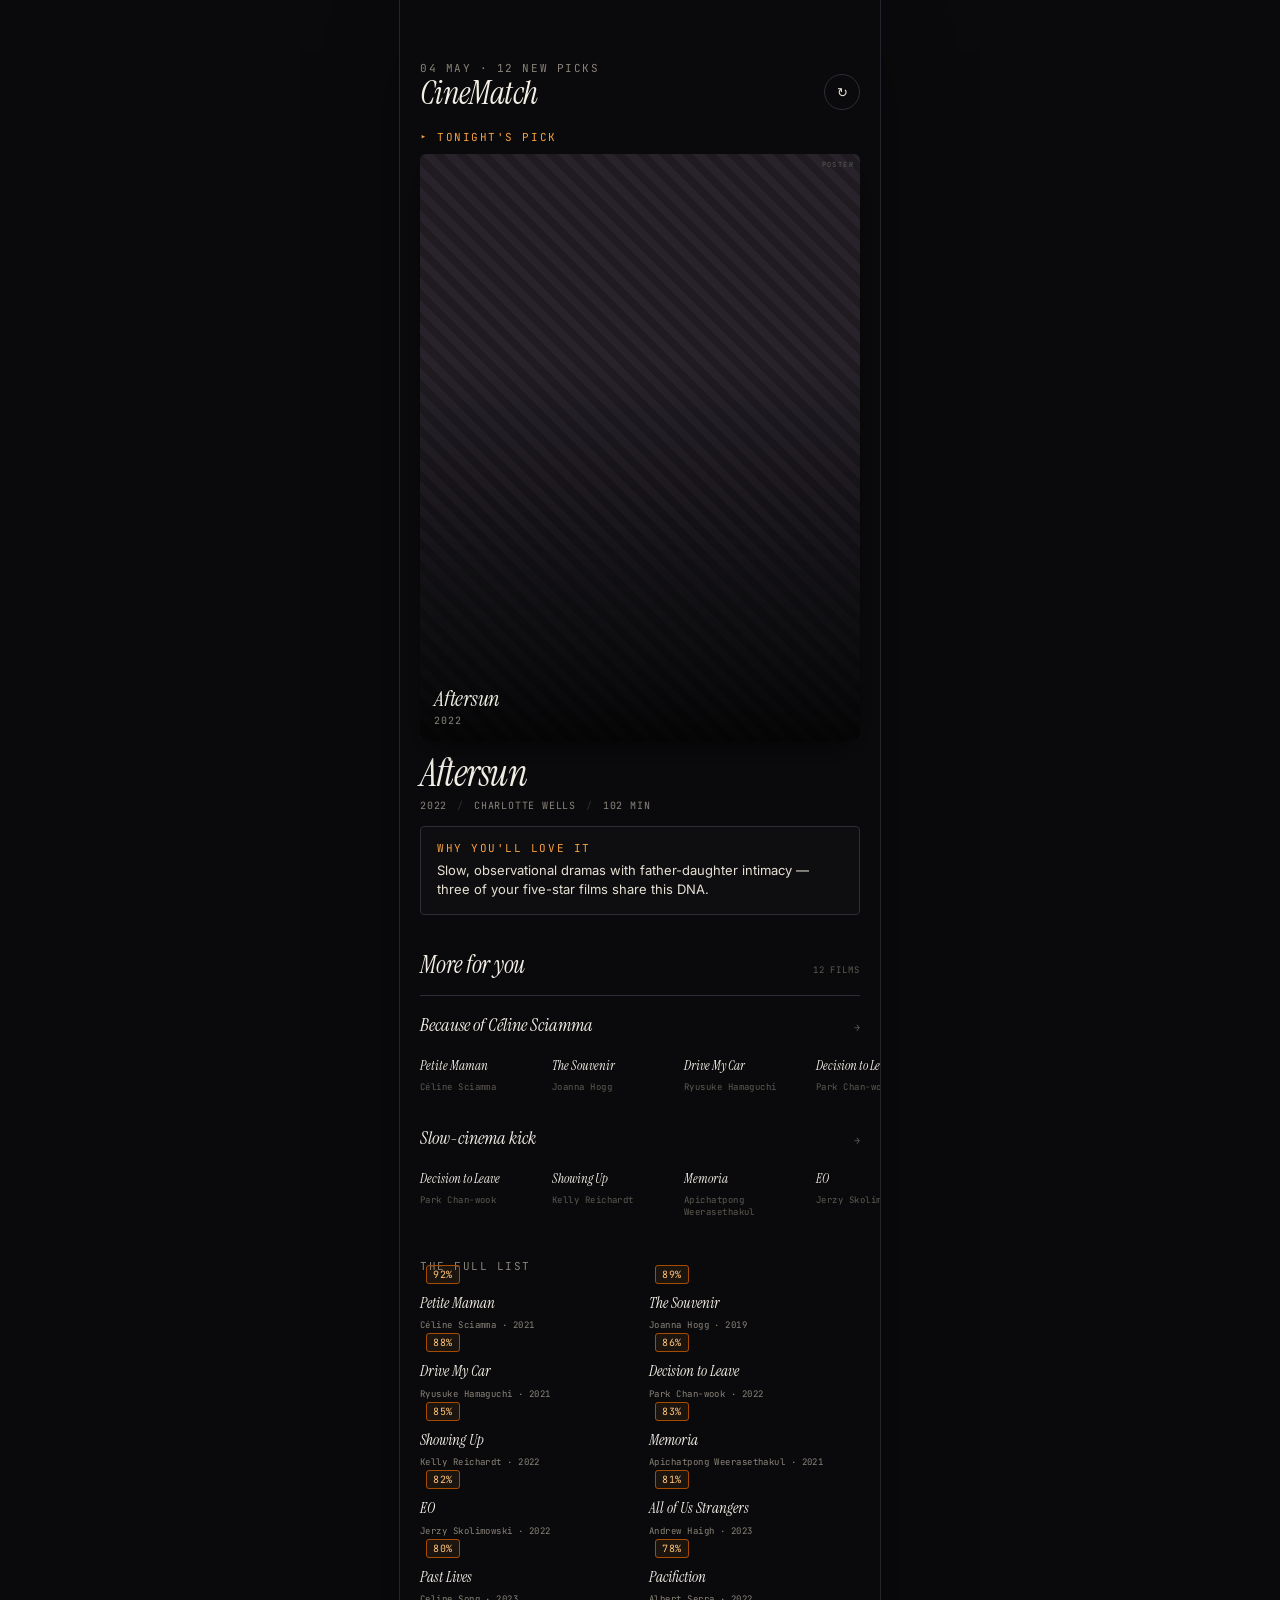
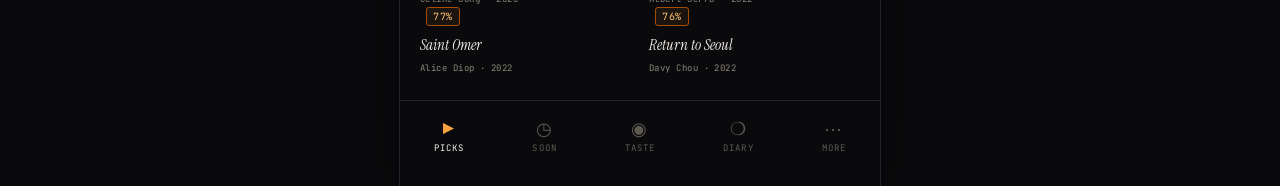
==== index.html @ f1c752e8 "Phase 0: scaffold mobile-first prototype with editorial neo-noir design Drops in the Claude Design "" ====
<!doctype html>
<html lang="en" data-theme="dark">
<head>
  <meta charset="utf-8" />
  <meta name="viewport" content="width=device-width, initial-scale=1, viewport-fit=cover" />
  <meta name="theme-color" content="#0a0a0c" />
  <title>CineMatch · Personal recommender</title>

  <link rel="preconnect" href="https://fonts.googleapis.com" />
  <link rel="preconnect" href="https://fonts.gstatic.com" crossorigin />
  <link href="https://fonts.googleapis.com/css2?family=Inter:wght@400;500;600&family=Instrument+Serif:ital@0;1&family=JetBrains+Mono:wght@400;500&display=swap" rel="stylesheet" />

  <link rel="stylesheet" href="tokens.css" />
  <link rel="stylesheet" href="style.css" />
</head>
<body>
  <div id="root"></div>
  <noscript>
    <p style="padding:24px;color:#f4efe6;font-family:sans-serif;">CineMatch needs JavaScript enabled.</p>
  </noscript>
  <script type="module" src="app.js"></script>
</body>
</html>
---- tokens.css ----
/* CineMatch design tokens — editorial neo-noir */

:root {
  /* === Palette: deep ink + bone + amber === */
  --ink-900: #0a0a0c;          /* page background */
  --ink-850: #101013;          /* deep card */
  --ink-800: #15151a;          /* card */
  --ink-750: #1c1c22;          /* elevated card */
  --ink-700: #24242c;          /* hover surface */
  --ink-600: #2e2e38;          /* divider strong */
  --ink-500: #3a3a46;          /* divider */
  --ink-400: #5a5a68;          /* muted icon */

  --bone-100: #f4efe6;         /* primary text */
  --bone-200: #e6e0d4;         /* slightly dimmed */
  --bone-300: #c9c2b4;         /* secondary text */
  --bone-400: #8a857a;         /* tertiary / metadata */
  --bone-500: #5e5a52;         /* deep metadata */

  /* Single warm accent — projector amber */
  --amber-300: oklch(0.86 0.12 70);
  --amber-400: oklch(0.78 0.15 65);
  --amber-500: oklch(0.72 0.17 60);   /* primary accent */
  --amber-600: oklch(0.62 0.16 55);
  --amber-700: oklch(0.52 0.14 50);

  /* Functional */
  --rating-star: var(--amber-400);
  --positive: oklch(0.72 0.13 145);
  --warning: oklch(0.78 0.14 80);
  --danger:  oklch(0.65 0.20 25);

  /* === Type === */
  --font-display: "Instrument Serif", "Times New Roman", serif;
  --font-body: "Inter", -apple-system, system-ui, sans-serif;
  --font-mono: "JetBrains Mono", "SF Mono", ui-monospace, monospace;

  /* Type scale (editorial — generous) */
  --t-mega: clamp(56px, 7vw, 96px);
  --t-display: clamp(40px, 4.5vw, 64px);
  --t-h1: 36px;
  --t-h2: 28px;
  --t-h3: 22px;
  --t-h4: 18px;
  --t-body: 15px;
  --t-small: 13px;
  --t-mono: 12px;
  --t-tiny: 11px;

  /* === Spacing (4px base) === */
  --s-1: 4px;
  --s-2: 8px;
  --s-3: 12px;
  --s-4: 16px;
  --s-5: 20px;
  --s-6: 24px;
  --s-7: 32px;
  --s-8: 40px;
  --s-9: 56px;
  --s-10: 72px;
  --s-11: 96px;

  /* === Radii === */
  --r-1: 2px;
  --r-2: 4px;
  --r-3: 8px;
  --r-4: 12px;
  --r-pill: 999px;

  /* === Shadows / borders === */
  --hairline: 1px solid var(--ink-600);
  --hairline-soft: 1px solid var(--ink-700);
  --shadow-poster: 0 20px 50px -20px rgba(0,0,0,0.8), 0 8px 20px -10px rgba(0,0,0,0.6);
  --shadow-card: 0 4px 12px -4px rgba(0,0,0,0.5);

  /* Motion */
  --ease-out: cubic-bezier(0.22, 0.61, 0.36, 1);
  --ease-emphasis: cubic-bezier(0.16, 1, 0.3, 1);
  --dur-fast: 140ms;
  --dur: 220ms;
  --dur-slow: 420ms;
}

/* Light mode (alt) */
[data-theme="light"] {
  --ink-900: #f7f3ec;
  --ink-850: #efeae0;
  --ink-800: #e8e2d6;
  --ink-750: #ddd5c7;
  --ink-700: #cfc6b5;
  --ink-600: #b8ad99;
  --ink-500: #a2967f;
  --ink-400: #7a6f5c;

  --bone-100: #1a1814;
  --bone-200: #2a2622;
  --bone-300: #46413a;
  --bone-400: #6a6358;
  --bone-500: #8a8273;
}

/* === Resets === */
*, *::before, *::after { box-sizing: border-box; }
html, body { margin: 0; padding: 0; }
body { overflow-x: hidden; }

/* Hero pick is 2-column at >=1100px, single column below */
.hero-pick { grid-template-columns: 1fr; }
@media (min-width: 1100px) {
  .hero-pick { grid-template-columns: minmax(280px, 380px) 1fr; gap: 56px; }
}
.hero-pick > div:first-child { max-width: 380px; }
body {
  font-family: var(--font-body);
  font-size: var(--t-body);
  line-height: 1.5;
  color: var(--bone-200);
  background: var(--ink-900);
  -webkit-font-smoothing: antialiased;
  text-rendering: optimizeLegibility;
}

button { font-family: inherit; cursor: pointer; }
img { display: block; max-width: 100%; }

/* === Utility primitives === */
.mono { font-family: var(--font-mono); font-feature-settings: "ss01"; }
.serif { font-family: var(--font-display); font-style: italic; font-weight: 400; }
.eyebrow {
  font-family: var(--font-mono);
  font-size: var(--t-tiny);
  text-transform: uppercase;
  letter-spacing: 0.14em;
  color: var(--bone-400);
}
.divider { height: 1px; background: var(--ink-600); border: 0; }

/* Main column shouldn't overflow */
main { min-width: 0; }

/* Striped placeholder for images we don't have */
.placeholder-poster {
  background-image: repeating-linear-gradient(
    45deg,
    var(--ink-700) 0,
    var(--ink-700) 8px,
    var(--ink-750) 8px,
    var(--ink-750) 16px
  );
  display: grid;
  place-items: center;
  font-family: var(--font-mono);
  font-size: 10px;
  letter-spacing: 0.12em;
  text-transform: uppercase;
  color: var(--bone-500);
}

/* Star rating */
.stars {
  font-family: var(--font-mono);
  letter-spacing: 0.05em;
  color: var(--amber-400);
}

/* Scrollbar */
::-webkit-scrollbar { width: 10px; height: 10px; }
::-webkit-scrollbar-track { background: transparent; }
::-webkit-scrollbar-thumb { background: var(--ink-700); border-radius: 10px; }
::-webkit-scrollbar-thumb:hover { background: var(--ink-600); }

/* Focus */
:focus-visible {
  outline: 2px solid var(--amber-500);
  outline-offset: 2px;
}
---- style.css ----
/* ======================================================================
   CineMatch — component styles
   Design system tokens live in tokens.css. This file holds the layout
   and component classes that were inline styles in the React prototype.
   Mobile-first (390×844 reference); content centres on viewports >480px.
   ====================================================================== */

/* === Layout viewport ================================================= */
#root {
  min-height: 100dvh;
  display: flex;
  justify-content: center;
  background: var(--ink-900);
}
.m-shell {
  width: 100%;
  max-width: 480px;
  min-height: 100dvh;
  background: var(--ink-900);
  color: var(--bone-200);
  display: flex;
  flex-direction: column;
  position: relative;
  overflow: hidden;
}
@media (min-width: 481px) {
  body { background: #000; }
  .m-shell {
    box-shadow: 0 0 0 1px var(--ink-700), 0 30px 80px -20px rgba(0,0,0,0.6);
  }
}
.m-scroll {
  flex: 1;
  overflow-y: auto;
  overflow-x: hidden;
  padding-bottom: 88px; /* footer nav clearance */
}
.m-shell.no-footer .m-scroll { padding-bottom: 0; }

/* === Bottom tab bar ================================================== */
.m-tabbar {
  position: absolute;
  bottom: 0; left: 0; right: 0;
  padding: 8px 0 max(24px, env(safe-area-inset-bottom));
  background: linear-gradient(180deg, transparent 0%, var(--ink-900) 30%);
  display: flex;
  justify-content: space-around;
  border-top: var(--hairline-soft);
}
.m-tabbar__btn {
  background: transparent;
  border: 0;
  display: flex;
  flex-direction: column;
  align-items: center;
  gap: 2px;
  padding: 8px 12px;
  color: var(--bone-500);
  font-family: var(--font-mono);
  font-size: 9px;
  letter-spacing: 0.12em;
  text-transform: uppercase;
  cursor: pointer;
  min-height: 44px;
}
.m-tabbar__icon { font-size: 18px; color: var(--bone-500); }
.m-tabbar__btn[aria-current="true"] { color: var(--bone-100); }
.m-tabbar__btn[aria-current="true"] .m-tabbar__icon { color: var(--amber-400); }

/* === Header ========================================================== */
.m-header {
  padding: max(60px, env(safe-area-inset-top, 60px)) 20px 16px;
  display: flex;
  align-items: flex-end;
  justify-content: space-between;
  gap: 12px;
  background: var(--ink-900);
}
.m-header__title-block { min-width: 0; }
.m-header__title {
  font-family: var(--font-display);
  font-style: italic;
  font-weight: 400;
  font-size: 32px;
  letter-spacing: -0.02em;
  line-height: 1.05;
  color: var(--bone-100);
  margin: 0;
}
.m-header__action {
  position: relative;
  width: 36px;
  height: 36px;
  border-radius: 18px;
  border: var(--hairline);
  background: transparent;
  color: var(--bone-200);
  font-family: var(--font-mono);
  font-size: 13px;
  cursor: pointer;
  transition: color var(--dur) var(--ease-out), border-color var(--dur) var(--ease-out);
}
.m-header__action:hover { color: var(--bone-100); border-color: var(--ink-500); }
.m-header__action:active { color: var(--amber-400); }
/* Expand hit area to 44×44 without altering visual size (Apple HIG / Material) */
.m-header__action::after {
  content: "";
  position: absolute;
  inset: -4px;
}
.m-header__live {
  font-family: var(--font-mono);
  font-size: 9px;
  color: var(--positive);
  letter-spacing: 0.1em;
}

/* === Posters (striped placeholders) ================================== */
.m-poster {
  position: relative;
  width: 100%;
  aspect-ratio: 2 / 3;
  border-radius: 6px;
  overflow: hidden;
  background-image: repeating-linear-gradient(
    45deg,
    var(--ink-700) 0,
    var(--ink-700) 8px,
    var(--ink-750) 8px,
    var(--ink-750) 16px
  );
  box-shadow: 0 12px 28px -10px rgba(0,0,0,0.7);
}
.m-poster--big { /* hero use, larger overlay text */ }
.m-poster--ratio-3-4 { aspect-ratio: 3 / 4; }
.m-poster--big .m-poster__overlay { padding: 14px; }
.m-poster__overlay {
  position: absolute;
  inset: 0;
  display: flex;
  flex-direction: column;
  justify-content: flex-end;
  padding: 8px;
  background: linear-gradient(180deg, transparent 35%, rgba(0,0,0,0.85) 100%);
}
.m-poster__title {
  font-family: var(--font-display);
  font-style: italic;
  color: var(--bone-100);
  font-size: 12px;
  line-height: 1.05;
  letter-spacing: -0.01em;
}
.m-poster--big .m-poster__title { font-size: 22px; }
.m-poster__year {
  font-family: var(--font-mono);
  font-size: 10px;
  color: var(--bone-400);
  margin-top: 4px;
  letter-spacing: 0.1em;
}
.m-poster__stamp {
  position: absolute;
  top: 6px;
  right: 6px;
  font-family: var(--font-mono);
  font-size: 7px;
  color: var(--bone-500);
  letter-spacing: 0.2em;
}

/* === Score badge ===================================================== */
.m-match {
  font-family: var(--font-mono);
  font-size: 10px;
  letter-spacing: 0.05em;
  color: var(--amber-300);
  border: 1px solid var(--amber-700);
  background: rgba(180, 110, 40, 0.10);
  padding: 2px 6px;
  border-radius: 3px;
  white-space: nowrap;
}

/* === Reason chip ===================================================== */
.m-reason {
  font-family: var(--font-mono);
  font-size: 9px;
  letter-spacing: 0.08em;
  text-transform: uppercase;
  color: var(--bone-300);
  display: inline-flex;
  align-items: center;
  gap: 4px;
}
.m-reason__dot { color: var(--amber-400); }
.m-reason__label { color: var(--bone-500); }
.m-reason__basis { color: var(--bone-200); }

/* === Buttons (action) ================================================ */
.m-btn {
  display: inline-flex;
  align-items: center;
  justify-content: center;
  gap: 6px;
  border: 0;
  background: transparent;
  font-family: var(--font-mono);
  font-size: 11px;
  letter-spacing: 0.12em;
  text-transform: uppercase;
  font-weight: 600;
  border-radius: 6px;
  padding: 14px 16px;
  cursor: pointer;
  transition: opacity var(--dur) var(--ease-out);
}
.m-btn:hover { opacity: 0.85; }
.m-btn--primary { background: var(--amber-500); color: var(--ink-900); width: 100%; padding: 16px; }
.m-btn--bone    { background: var(--bone-100); color: var(--ink-900); width: 100%; padding: 16px; }
.m-btn--ghost   { background: transparent; color: var(--bone-200); border: var(--hairline); padding: 12px; }
.m-btn--ghost-soft { background: transparent; color: var(--bone-400); border: var(--hairline-soft); padding: 12px; }
.m-btn--text    { background: transparent; color: var(--bone-400); padding: 12px; font-size: 11px; }

/* === Tonight's pick (feed hero) ====================================== */
.m-tonight {
  padding: 4px 20px 32px;
  display: block;
  width: 100%;
  text-align: left;
  color: inherit;
  background: transparent;
  border: 0;
  cursor: pointer;
}
.m-tonight__eyebrow {
  font-family: var(--font-mono);
  font-size: var(--t-tiny);
  text-transform: uppercase;
  letter-spacing: 0.14em;
  color: var(--amber-400);
  margin-bottom: 10px;
}
.m-tonight__hero { display: flex; flex-direction: column; gap: 14px; }
.m-tonight__title {
  font-family: var(--font-display);
  font-style: italic;
  font-weight: 400;
  font-size: 38px;
  line-height: 0.95;
  letter-spacing: -0.02em;
  color: var(--bone-100);
  margin: 0;
}
.m-tonight__meta {
  display: flex;
  gap: 10px;
  flex-wrap: wrap;
  align-items: center;
  margin-top: 8px;
  font-family: var(--font-mono);
  font-size: 10px;
  color: var(--bone-400);
  letter-spacing: 0.08em;
}
.m-tonight__meta-sep { color: var(--ink-600); }
/* Callout panel for the recommendation rationale.
   Anchored to the page by an amber eyebrow, not by a side stripe. */
.m-tonight__why {
  padding: 14px 16px;
  border: var(--hairline);
  background: rgba(255, 255, 255, 0.015);
  border-radius: 4px;
}
.m-tonight__why > .eyebrow {
  color: var(--amber-400);
  margin-bottom: 6px;
}
.m-tonight__why p {
  margin: 0;
  color: var(--bone-200);
  font-size: 13px;
  line-height: 1.5;
}

/* === Section header ================================================== */
.m-section-head {
  padding: 0 20px;
  margin-bottom: 16px;
}
.m-section-head__inner {
  display: flex;
  align-items: baseline;
  justify-content: space-between;
  padding-bottom: 12px;
  border-bottom: var(--hairline);
}
.m-section-head__title {
  font-family: var(--font-display);
  font-style: italic;
  font-weight: 400;
  font-size: 24px;
  letter-spacing: -0.01em;
  color: var(--bone-100);
  margin: 0;
}
.m-section-head__meta {
  font-family: var(--font-mono);
  font-size: 9px;
  color: var(--bone-500);
  letter-spacing: 0.1em;
}

/* === Horizontal rails ================================================ */
.m-rail { margin-bottom: 28px; }
.m-rail__head {
  display: flex;
  align-items: baseline;
  justify-content: space-between;
  padding: 0 20px;
  margin-bottom: 12px;
}
.m-rail__title {
  font-family: var(--font-display);
  font-style: italic;
  font-weight: 400;
  font-size: 18px;
  color: var(--bone-100);
  margin: 0;
}
.m-rail__more {
  font-family: var(--font-mono);
  font-size: 10px;
  color: var(--bone-500);
}
.m-rail__track {
  display: flex;
  gap: 12px;
  overflow-x: auto;
  overflow-y: hidden;
  padding: 0 20px 4px;
  scrollbar-width: none;
}
.m-rail__track::-webkit-scrollbar { display: none; }
.m-rail__item {
  flex: 0 0 120px;
  background: transparent;
  border: 0;
  padding: 0;
  color: inherit;
  text-align: left;
  display: flex;
  flex-direction: column;
  gap: 8px;
  cursor: pointer;
}
.m-rail__poster-wrap { position: relative; }
.m-rail__match {
  position: absolute;
  bottom: 4px;
  left: 4px;
}
.m-rail__title-text {
  font-family: var(--font-display);
  font-style: italic;
  font-size: 13px;
  line-height: 1.1;
  color: var(--bone-100);
}
.m-rail__director {
  font-family: var(--font-mono);
  font-size: 9px;
  color: var(--bone-500);
  letter-spacing: 0.05em;
}

/* === Grid (feed full list) =========================================== */
.m-grid-section { padding: 8px 20px 24px; }
.m-grid {
  display: grid;
  grid-template-columns: 1fr 1fr;
  column-gap: 18px;
  row-gap: 24px;
}
.m-card {
  background: transparent;
  border: 0;
  padding: 0;
  color: inherit;
  text-align: left;
  display: flex;
  flex-direction: column;
  gap: 8px;
  cursor: pointer;
}
.m-card__poster-wrap { position: relative; }
.m-card__match { position: absolute; bottom: 6px; left: 6px; }
.m-card__title {
  font-family: var(--font-display);
  font-style: italic;
  font-size: 15px;
  line-height: 1.1;
  color: var(--bone-100);
}
.m-card__meta {
  font-family: var(--font-mono);
  font-size: 9px;
  color: var(--bone-400);
  letter-spacing: 0.05em;
}

/* === Detail screen =================================================== */
.m-detail-hero {
  position: relative;
  width: 100%;
  aspect-ratio: 3 / 4;
  background-image: repeating-linear-gradient(
    45deg,
    var(--ink-700) 0,
    var(--ink-700) 12px,
    var(--ink-750) 12px,
    var(--ink-750) 24px
  );
  overflow: hidden;
}
.m-detail-hero__scrim {
  position: absolute;
  inset: 0;
  background: linear-gradient(180deg, rgba(0,0,0,0.4) 0%, transparent 30%, transparent 50%, var(--ink-900) 100%);
}
.m-detail-hero__chrome {
  position: absolute;
  top: max(56px, env(safe-area-inset-top, 56px));
  left: 0;
  right: 0;
  display: flex;
  justify-content: space-between;
  padding: 0 16px;
  z-index: 2;
}
.m-detail-hero__chrome-right { display: flex; gap: 8px; }
.m-glass-btn {
  position: relative;
  width: 36px;
  height: 36px;
  border-radius: 18px;
  background: rgba(0, 0, 0, 0.5);
  -webkit-backdrop-filter: blur(8px);
  backdrop-filter: blur(8px);
  border: 1px solid rgba(255, 255, 255, 0.15);
  color: var(--bone-100);
  font-family: var(--font-mono);
  font-size: 14px;
  cursor: pointer;
  display: grid;
  place-items: center;
  transition: background var(--dur) var(--ease-out), border-color var(--dur) var(--ease-out);
}
.m-glass-btn:hover {
  background: rgba(0, 0, 0, 0.65);
  border-color: rgba(255, 255, 255, 0.25);
}
.m-glass-btn:active {
  background: rgba(0, 0, 0, 0.8);
}
/* Expand hit area to ≥44×44 without altering visual size */
.m-glass-btn::after {
  content: "";
  position: absolute;
  inset: -4px;
}
.m-detail-hero__caption {
  position: absolute;
  bottom: 0;
  left: 0;
  right: 0;
  padding: 0 20px 20px;
  z-index: 2;
}
.m-detail-hero__match {
  font-family: var(--font-mono);
  font-size: var(--t-tiny);
  text-transform: uppercase;
  letter-spacing: 0.14em;
  color: var(--amber-400);
  margin-bottom: 8px;
}
.m-detail-hero__title {
  font-family: var(--font-display);
  font-style: italic;
  font-weight: 400;
  font-size: 48px;
  line-height: 0.92;
  letter-spacing: -0.025em;
  color: var(--bone-100);
  margin: 0;
}

.m-detail-body { padding: 0 20px 32px; }
.m-detail__meta {
  display: flex;
  gap: 10px;
  flex-wrap: wrap;
  align-items: center;
  margin-top: 12px;
  font-family: var(--font-mono);
  font-size: 10px;
  color: var(--bone-400);
  letter-spacing: 0.08em;
}
.m-detail__meta-sep { color: var(--ink-600); }
.m-detail__tagline {
  font-family: var(--font-display);
  font-style: italic;
  font-size: 18px;
  color: var(--bone-200);
  line-height: 1.35;
  margin: 16px 0 0;
}
.m-detail__cta-row {
  display: grid;
  grid-template-columns: 1fr 1fr;
  gap: 8px;
  margin-top: 8px;
}
.m-detail__section { margin-top: 36px; }
.m-detail__why {
  color: var(--bone-300);
  font-size: 13px;
  line-height: 1.55;
  margin: 0;
}
.m-detail__matches { margin-top: 18px; display: flex; flex-direction: column; gap: 8px; }
.m-detail__match-row {
  display: grid;
  grid-template-columns: 44px 1fr auto;
  gap: 12px;
  align-items: center;
  padding: 10px 12px;
  border: var(--hairline-soft);
  border-radius: 4px;
  background: var(--ink-800);
}
.m-detail__match-poster { width: 40px; }
.m-detail__match-title {
  font-family: var(--font-display);
  font-style: italic;
  font-size: 14px;
  color: var(--bone-100);
  line-height: 1.1;
}
.m-detail__match-source {
  font-family: var(--font-mono);
  font-size: 9px;
  color: var(--bone-500);
  letter-spacing: 0.05em;
  margin-top: 2px;
}
.m-detail__match-stars { font-family: var(--font-mono); font-size: 10px; color: var(--amber-400); }

.m-score-bars { display: flex; flex-direction: column; gap: 12px; }
.m-score-row__head {
  display: flex;
  justify-content: space-between;
  margin-bottom: 4px;
  font-family: var(--font-mono);
  font-size: 10px;
  letter-spacing: 0.05em;
}
.m-score-row__label { color: var(--bone-300); text-transform: uppercase; }
.m-score-row__pct { color: var(--amber-300); }
.m-score-row__track { height: 3px; background: var(--ink-700); border-radius: 2px; }
.m-score-row__fill { height: 100%; background: var(--amber-500); }

/* === Upcoming list =================================================== */
.m-upcoming-list {
  padding: 8px 20px 32px;
  display: flex;
  flex-direction: column;
  gap: 16px;
}
.m-upcoming__row {
  display: grid;
  grid-template-columns: 60px 70px 1fr;
  gap: 14px;
  align-items: center;
  background: transparent;
  border: 0;
  padding: 12px 0;
  border-bottom: var(--hairline-soft);
  text-align: left;
  color: inherit;
  cursor: pointer;
}
.m-upcoming__date { text-align: center; }
.m-upcoming__month {
  font-family: var(--font-mono);
  font-size: 9px;
  color: var(--amber-400);
  letter-spacing: 0.18em;
}
.m-upcoming__day {
  font-family: var(--font-display);
  font-style: italic;
  font-size: 36px;
  color: var(--bone-100);
  line-height: 1;
  margin-top: 2px;
}
.m-upcoming__countdown {
  font-family: var(--font-mono);
  font-size: 8px;
  color: var(--bone-500);
  letter-spacing: 0.1em;
  margin-top: 2px;
}
.m-upcoming__title {
  font-family: var(--font-display);
  font-style: italic;
  font-size: 19px;
  color: var(--bone-100);
  line-height: 1.05;
}
.m-upcoming__director {
  font-family: var(--font-mono);
  font-size: 9px;
  color: var(--bone-400);
  margin-top: 4px;
  letter-spacing: 0.08em;
}
.m-upcoming__reason {
  font-family: var(--font-display);
  font-style: italic;
  font-size: 12px;
  color: var(--bone-300);
  margin-top: 6px;
}

/* === Taste profile =================================================== */
.m-taste-body { padding: 0 20px 32px; }
.m-taste__statgrid {
  display: grid;
  grid-template-columns: 1fr 1fr;
  border: var(--hairline);
  border-radius: 4px;
  margin-top: 12px;
  overflow: hidden;
}
.m-taste__stat { padding: 16px 14px; }
.m-taste__stat:nth-child(1), .m-taste__stat:nth-child(3) { border-right: var(--hairline); }
.m-taste__stat:nth-child(1), .m-taste__stat:nth-child(2) { border-bottom: var(--hairline); }
.m-taste__stat-value {
  font-family: var(--font-display);
  font-style: italic;
  font-size: 36px;
  color: var(--bone-100);
  line-height: 1;
  letter-spacing: -0.02em;
}
.m-taste__stat-sub {
  font-family: var(--font-mono);
  font-size: 9px;
  color: var(--bone-500);
  margin-top: 4px;
}
.m-taste__block { margin-top: 32px; }
.m-taste__genre-row {
  display: grid;
  grid-template-columns: 16px 90px 1fr 32px;
  gap: 10px;
  align-items: center;
  margin-bottom: 10px;
}
.m-taste__genre-row:last-child { margin-bottom: 0; }
.m-taste__genre-num {
  font-family: var(--font-mono);
  font-size: 9px;
  color: var(--bone-500);
}
.m-taste__genre-name {
  font-family: var(--font-display);
  font-style: italic;
  font-size: 16px;
  color: var(--bone-300);
}
.m-taste__genre-row.is-top .m-taste__genre-name { color: var(--bone-100); }
.m-taste__genre-bar { height: 2px; background: var(--ink-700); }
.m-taste__genre-fill { height: 100%; background: var(--ink-500); }
.m-taste__genre-row.is-top .m-taste__genre-fill { background: var(--amber-500); }
.m-taste__genre-count {
  font-family: var(--font-mono);
  font-size: 10px;
  color: var(--bone-400);
  text-align: right;
}
.m-taste__director-row {
  display: grid;
  grid-template-columns: 1fr auto auto;
  gap: 12px;
  align-items: baseline;
  padding: 10px 0;
  border-bottom: var(--hairline-soft);
}
.m-taste__director-row:last-child { border-bottom: 0; }
.m-taste__director-name {
  font-family: var(--font-display);
  font-style: italic;
  font-size: 16px;
  color: var(--bone-100);
}
.m-taste__director-count {
  font-family: var(--font-mono);
  font-size: 9px;
  color: var(--bone-400);
  letter-spacing: 0.08em;
}
.m-taste__decades {
  display: grid;
  align-items: end;
  height: 140px;
  padding-bottom: 24px;
  border-bottom: var(--hairline);
}
.m-taste__decade {
  display: flex;
  flex-direction: column;
  align-items: center;
  gap: 6px;
  height: 100%;
  justify-content: flex-end;
}
.m-taste__decade-count {
  font-family: var(--font-mono);
  font-size: 9px;
  color: var(--bone-300);
}
.m-taste__decade-bar {
  width: 60%;
  background: var(--ink-600);
}
.m-taste__decade.is-peak .m-taste__decade-bar { background: var(--amber-500); }
.m-taste__decade-label {
  font-family: var(--font-mono);
  font-size: 8px;
  color: var(--bone-500);
}
.m-taste__lang-stack {
  display: flex;
  height: 24px;
  border-radius: 3px;
  overflow: hidden;
  border: var(--hairline-soft);
}
.m-taste__lang-seg { height: 100%; }
.m-taste__lang-legend {
  display: flex;
  flex-wrap: wrap;
  gap: 12px;
  margin-top: 12px;
}
.m-taste__lang-legend-item { display: flex; align-items: center; gap: 6px; }
.m-taste__lang-swatch { width: 6px; height: 6px; border-radius: 1px; }
.m-taste__lang-name {
  font-family: var(--font-mono);
  font-size: 10px;
  color: var(--bone-300);
}
.m-taste__lang-pct { color: var(--bone-500); }

/* === Diary list ====================================================== */
.m-diary-list { padding: 8px 20px 32px; }
.m-diary__row {
  display: grid;
  grid-template-columns: 60px 1fr auto;
  gap: 14px;
  align-items: center;
  padding: 14px 0;
  border-bottom: var(--hairline-soft);
}
.m-diary__poster { width: 60px; }
.m-diary__title {
  font-family: var(--font-display);
  font-style: italic;
  font-size: 17px;
  color: var(--bone-100);
  line-height: 1.1;
}
.m-diary__meta {
  font-family: var(--font-mono);
  font-size: 9px;
  color: var(--bone-400);
  margin-top: 4px;
}

/* === Settings (More) ================================================= */
.m-settings { padding: 8px 20px 32px; display: flex; flex-direction: column; }
.m-settings__row {
  display: flex;
  align-items: center;
  justify-content: space-between;
  padding: 16px 0;
  border-bottom: var(--hairline-soft);
}
.m-settings__row-label {
  font-family: var(--font-mono);
  font-size: var(--t-tiny);
  text-transform: uppercase;
  letter-spacing: 0.14em;
  color: var(--bone-400);
  margin-bottom: 4px;
}
.m-settings__row-value {
  font-family: var(--font-display);
  font-style: italic;
  font-size: 17px;
  color: var(--bone-100);
}
.m-settings__chevron {
  font-family: var(--font-mono);
  font-size: 11px;
  color: var(--bone-400);
}
.m-settings__rerun { margin-top: 24px; }

/* === Setup wizard ==================================================== */
.m-setup { padding: 60px 24px 24px; display: flex; flex-direction: column; min-height: 100%; }
.m-setup__progress {
  display: flex;
  gap: 6px;
  margin-bottom: 32px;
}
.m-setup__progress-step {
  flex: 1;
  height: 2px;
  background: var(--ink-700);
}
.m-setup__progress-step.is-active { background: var(--amber-500); }
.m-setup__title {
  font-family: var(--font-display);
  font-style: italic;
  font-weight: 400;
  font-size: 44px;
  line-height: 0.95;
  letter-spacing: -0.025em;
  color: var(--bone-100);
  margin: 0;
}
.m-setup__lede {
  color: var(--bone-400);
  font-size: 14px;
  line-height: 1.5;
  margin: 16px 0 24px;
}
.m-setup__field {
  display: flex;
  align-items: center;
  border: var(--hairline);
  border-radius: 6px;
  padding: 14px;
  background: var(--ink-850);
  gap: 6px;
}
.m-setup__field-prefix {
  font-family: var(--font-mono);
  font-size: 13px;
  color: var(--bone-500);
}
.m-setup__field-value {
  font-family: var(--font-body);
  font-size: 14px;
  color: var(--bone-100);
}
.m-setup__caret {
  width: 1.5px;
  height: 16px;
  background: var(--amber-400);
  margin-left: 1px;
  animation: m-blink 1s infinite;
}
@keyframes m-blink {
  0%, 49% { opacity: 1; }
  50%, 100% { opacity: 0; }
}
.m-setup__token {
  border: var(--hairline);
  border-radius: 6px;
  padding: 14px;
  background: var(--ink-850);
  font-family: var(--font-mono);
  font-size: 12px;
  color: var(--bone-300);
  word-break: break-all;
  line-height: 1.5;
}
.m-setup__drop {
  border: 1px dashed var(--ink-500);
  border-radius: 6px;
  padding: 32px 16px;
  text-align: center;
  background: rgba(255,255,255,0.01);
}
.m-setup__drop-prompt {
  font-family: var(--font-mono);
  font-size: 11px;
  color: var(--bone-300);
  letter-spacing: 0.1em;
  text-transform: uppercase;
  margin-bottom: 6px;
}
.m-setup__drop-sub {
  font-family: var(--font-mono);
  font-size: 9px;
  color: var(--bone-500);
}
.m-setup__footer {
  margin-top: auto;
  display: flex;
  flex-direction: column;
  gap: 10px;
}

/* ====================================================================== */
/* Polish: interaction states, eyebrow utilities, reduced-motion          */
/* ====================================================================== */

/* --- Eyebrow spacing utilities (replace one-off inline margins) ------- */
.eyebrow--mb-sm  { margin-bottom: 6px; }
.eyebrow--mb-md  { margin-bottom: 12px; }
.eyebrow--mb-lg  { margin-bottom: 14px; }
.eyebrow--stat   { margin-bottom: 8px; font-size: 9px; }

/* --- Cluster spacing utilities (one-off margins for screen content) --- */
.m-mt-md  { margin-top: 20px; }
.m-min-w-0 { min-width: 0; }

/* --- Interactive cards: hover lift, active press, focus ring ---------- */
.m-tonight,
.m-card,
.m-rail__item,
.m-upcoming__row {
  transition: transform var(--dur) var(--ease-out), opacity var(--dur) var(--ease-out);
}
@media (hover: hover) {
  .m-card:hover,
  .m-rail__item:hover,
  .m-upcoming__row:hover { transform: translateY(-2px); }
  .m-tonight:hover { opacity: 0.94; }
}
.m-card:active,
.m-rail__item:active,
.m-upcoming__row:active { transform: translateY(0); }
.m-tonight:active { opacity: 0.88; }

/* --- Tab bar feedback ------------------------------------------------- */
.m-tabbar__btn {
  transition: color var(--dur) var(--ease-out);
}
.m-tabbar__btn .m-tabbar__icon {
  transition: color var(--dur) var(--ease-out);
}
@media (hover: hover) {
  .m-tabbar__btn:hover { color: var(--bone-300); }
  .m-tabbar__btn:hover .m-tabbar__icon { color: var(--bone-300); }
  .m-tabbar__btn[aria-current="true"]:hover { color: var(--bone-100); }
  .m-tabbar__btn[aria-current="true"]:hover .m-tabbar__icon { color: var(--amber-400); }
}

/* --- Action buttons: tighter active state ----------------------------- */
.m-btn { transition: opacity var(--dur) var(--ease-out), transform var(--dur) var(--ease-out); }
.m-btn:active { transform: translateY(1px); opacity: 0.9; }

/* --- Settings rows: hover only when row becomes interactive in Phase 1+ - */
.m-settings__row { transition: color var(--dur) var(--ease-out); }
@media (hover: hover) {
  .m-settings__row[data-action]:hover .m-settings__row-value { color: var(--amber-400); }
  .m-settings__row[data-action]:hover .m-settings__chevron    { color: var(--bone-200); }
}

/* --- Focus rings on full-card buttons sit cleaner inside the card ---- */
.m-tonight:focus-visible,
.m-card:focus-visible,
.m-rail__item:focus-visible,
.m-upcoming__row:focus-visible {
  outline: 2px solid var(--amber-500);
  outline-offset: 4px;
  border-radius: 8px;
}

/* --- Reduced-motion preference --------------------------------------- */
@media (prefers-reduced-motion: reduce) {
  *,
  *::before,
  *::after {
    animation-duration: 0.01ms !important;
    animation-iteration-count: 1 !important;
    transition-duration: 0.01ms !important;
    scroll-behavior: auto !important;
  }
  .m-setup__caret { animation: none; opacity: 1; }
}
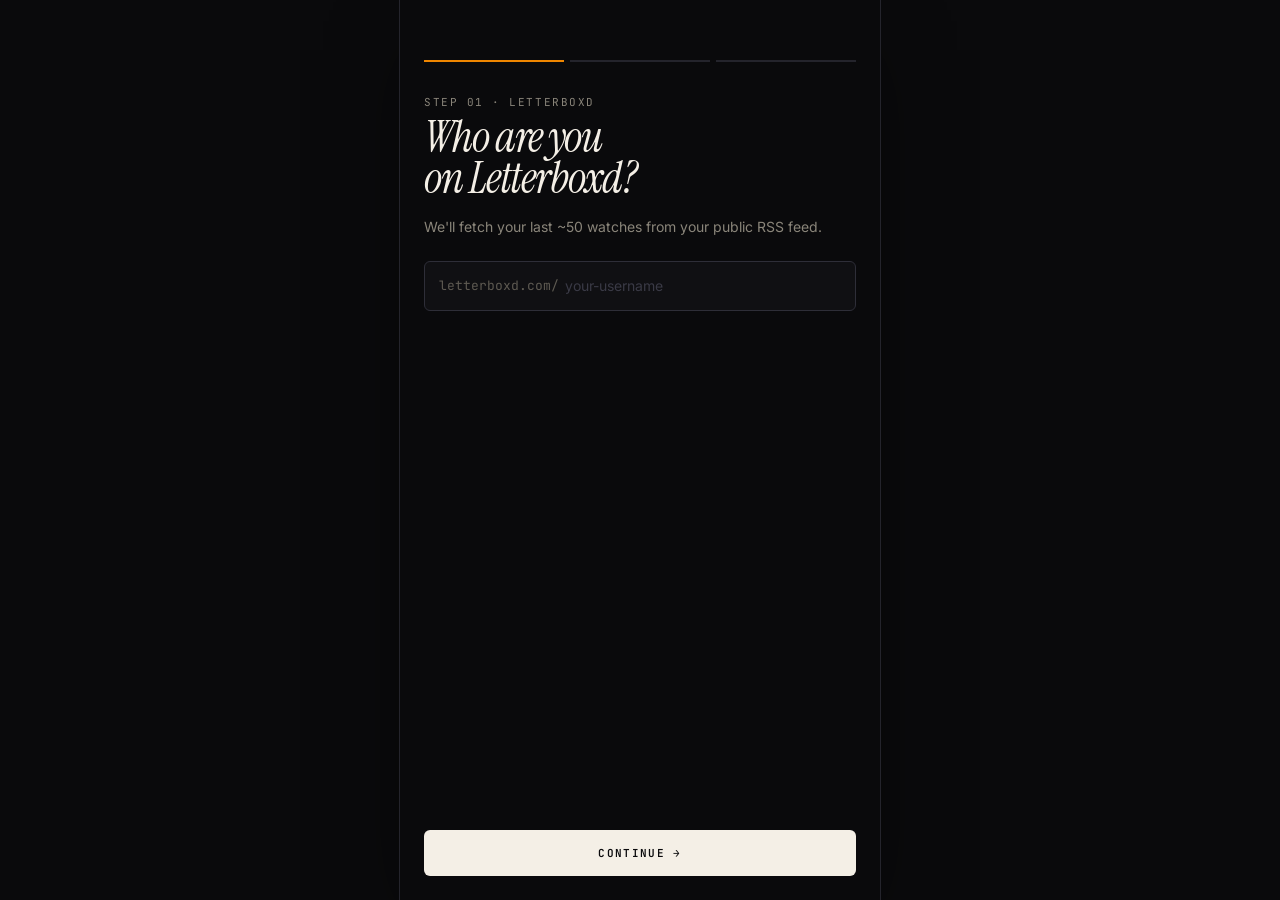
==== commit 30d4c9a7: "Phase 6: PWA, manual sync + CSV re-upload + export, toast notifications - More screen rebuilt with r" ====
--- a/index.html
+++ b/index.html
@@ -4,7 +4,15 @@
   <meta charset="utf-8" />
   <meta name="viewport" content="width=device-width, initial-scale=1, viewport-fit=cover" />
   <meta name="theme-color" content="#0a0a0c" />
+  <meta name="description" content="Personal movie picks from your Letterboxd diary." />
   <title>CineMatch · Personal recommender</title>
+
+  <link rel="manifest" href="/manifest.webmanifest" />
+  <link rel="icon" type="image/svg+xml" href="/icons/icon.svg" />
+  <link rel="apple-touch-icon" href="/icons/icon.svg" />
+  <meta name="apple-mobile-web-app-capable" content="yes" />
+  <meta name="apple-mobile-web-app-status-bar-style" content="black-translucent" />
+  <meta name="apple-mobile-web-app-title" content="CineMatch" />
 
   <link rel="preconnect" href="https://fonts.googleapis.com" />
   <link rel="preconnect" href="https://fonts.gstatic.com" crossorigin />
--- a/style.css
+++ b/style.css
@@ -15,7 +15,10 @@
 .m-shell {
   width: 100%;
   max-width: 480px;
-  min-height: 100dvh;
+  /* Pin to viewport so the absolute-positioned tabbar stays at the bottom
+     instead of walking down with long content. */
+  height: 100dvh;
+  max-height: 100dvh;
   background: var(--ink-900);
   color: var(--bone-200);
   display: flex;
@@ -31,6 +34,9 @@
 }
 .m-scroll {
   flex: 1;
+  /* Override flex-item default min-height: auto so the scroll region can
+     shrink below its content's intrinsic size and actually scroll. */
+  min-height: 0;
   overflow-y: auto;
   overflow-x: hidden;
   padding-bottom: 88px; /* footer nav clearance */
@@ -115,7 +121,7 @@
   letter-spacing: 0.1em;
 }
 
-/* === Posters (striped placeholders) ================================== */
+/* === Posters (placeholder + real-image variants) ====================== */
 .m-poster {
   position: relative;
   width: 100%;
@@ -131,6 +137,22 @@
   );
   box-shadow: 0 12px 28px -10px rgba(0,0,0,0.7);
 }
+/* Real TMDB poster image — drop the stripe pattern; <img> fills the box. */
+.m-poster--real { background-image: none; background-color: var(--ink-800); }
+.m-poster--real img {
+  display: block;
+  width: 100%;
+  height: 100%;
+  object-fit: cover;
+  /* Subtle fade-in so newly resolved posters don't pop in jarringly. */
+  animation: m-poster-fade var(--dur-slow) var(--ease-out);
+}
+@keyframes m-poster-fade {
+  from { opacity: 0; }
+  to   { opacity: 1; }
+}
+.m-poster--real .m-poster__overlay,
+.m-poster--real .m-poster__stamp { display: none; }
 .m-poster--big { /* hero use, larger overlay text */ }
 .m-poster--ratio-3-4 { aspect-ratio: 3 / 4; }
 .m-poster--big .m-poster__overlay { padding: 14px; }
@@ -152,6 +174,10 @@
   letter-spacing: -0.01em;
 }
 .m-poster--big .m-poster__title { font-size: 22px; }
+/* Hide the title overlay on small posters — it duplicates the title shown in
+   the card body and collides with the match badge in the bottom-left. */
+.m-poster:not(.m-poster--big) .m-poster__title,
+.m-poster:not(.m-poster--big) .m-poster__year { display: none; }
 .m-poster__year {
   font-family: var(--font-mono);
   font-size: 10px;
@@ -407,6 +433,18 @@
   font-size: 9px;
   color: var(--bone-400);
   letter-spacing: 0.05em;
+}
+.m-card__because {
+  font-family: var(--font-display);
+  font-style: italic;
+  font-size: 12px;
+  color: var(--bone-300);
+  line-height: 1.2;
+  margin-top: 2px;
+}
+.m-card__because em {
+  font-style: italic;
+  color: var(--amber-400);
 }
 
 /* === Detail screen =================================================== */
@@ -423,6 +461,16 @@
   );
   overflow: hidden;
 }
+/* Real-poster variant — drops the stripe pattern, shows TMDB art. */
+.m-detail-hero--real { background-image: none; background-color: var(--ink-800); }
+.m-detail-hero__img {
+  position: absolute;
+  inset: 0;
+  width: 100%;
+  height: 100%;
+  object-fit: cover;
+  display: block;
+}
 .m-detail-hero__scrim {
   position: absolute;
   inset: 0;
@@ -769,6 +817,85 @@
 
 /* === Diary list ====================================================== */
 .m-diary-list { padding: 8px 20px 32px; }
+.m-diary__unrated {
+  font-family: var(--font-mono);
+  font-size: 10px;
+  letter-spacing: 0.08em;
+  text-transform: uppercase;
+  color: var(--bone-500);
+}
+
+/* === Taste-profile build progress (shown during enrichment) ============ */
+.m-taste__progress {
+  width: 100%;
+  max-width: 280px;
+  margin-top: 12px;
+}
+.m-taste__progress-track {
+  height: 3px;
+  background: var(--ink-700);
+  border-radius: 2px;
+  overflow: hidden;
+}
+.m-taste__progress-fill {
+  height: 100%;
+  background: var(--amber-500);
+  transition: width var(--dur-slow) var(--ease-out);
+}
+.m-taste__progress-label {
+  margin-top: 8px;
+  font-family: var(--font-mono);
+  font-size: 10px;
+  color: var(--bone-400);
+  letter-spacing: 0.08em;
+  text-align: center;
+}
+
+/* === Empty state ====================================================== */
+.m-empty {
+  padding: 48px 24px 32px;
+  text-align: center;
+  display: flex;
+  flex-direction: column;
+  align-items: center;
+  gap: 14px;
+}
+.m-empty__title {
+  font-family: var(--font-display);
+  font-style: italic;
+  font-weight: 400;
+  font-size: 28px;
+  color: var(--bone-100);
+  letter-spacing: -0.015em;
+}
+.m-empty__body {
+  font-size: 13.5px;
+  line-height: 1.55;
+  color: var(--bone-400);
+  max-width: 36ch;
+  margin: 0;
+}
+.m-empty .m-btn { margin-top: 8px; }
+
+/* === Fixture-data banner (shown on screens not yet wired to real data) - */
+.m-fixture-note {
+  margin: 0 20px 16px;
+  padding: 10px 12px;
+  border: var(--hairline-soft);
+  border-radius: 4px;
+  background: rgba(255, 255, 255, 0.015);
+  font-family: var(--font-mono);
+  font-size: 10px;
+  line-height: 1.5;
+  letter-spacing: 0.04em;
+  color: var(--bone-400);
+}
+.m-fixture-note strong {
+  color: var(--amber-400);
+  font-weight: 500;
+  letter-spacing: 0.1em;
+  text-transform: uppercase;
+}
 .m-diary__row {
   display: grid;
   grid-template-columns: 60px 1fr auto;
@@ -793,12 +920,12 @@
 }
 
 /* === Settings (More) ================================================= */
-.m-settings { padding: 8px 20px 32px; display: flex; flex-direction: column; }
+.m-settings { padding: 8px 20px 40px; display: flex; flex-direction: column; }
 .m-settings__row {
   display: flex;
   align-items: center;
   justify-content: space-between;
-  padding: 16px 0;
+  padding: 14px 0;
   border-bottom: var(--hairline-soft);
 }
 .m-settings__row-label {
@@ -815,12 +942,85 @@
   font-size: 17px;
   color: var(--bone-100);
 }
-.m-settings__chevron {
-  font-family: var(--font-mono);
-  font-size: 11px;
-  color: var(--bone-400);
-}
-.m-settings__rerun { margin-top: 24px; }
+.m-settings__group {
+  margin-top: 28px;
+  display: flex;
+  flex-direction: column;
+  gap: 10px;
+}
+.m-settings__group-label {
+  font-family: var(--font-mono);
+  font-size: var(--t-tiny);
+  text-transform: uppercase;
+  letter-spacing: 0.14em;
+  color: var(--bone-500);
+  margin-bottom: 2px;
+}
+.m-settings__action {
+  width: 100%;
+  padding: 14px 16px;
+  text-align: center;
+}
+.m-settings__action[disabled] {
+  opacity: 0.4;
+  cursor: not-allowed;
+  pointer-events: none;
+}
+.m-settings__action--danger {
+  color: var(--rust-400, #d97757);
+  border-color: color-mix(in oklch, var(--rust-400, #d97757) 40%, transparent);
+}
+.m-settings__action--danger:hover { background: color-mix(in oklch, var(--rust-400, #d97757) 10%, transparent); }
+
+/* === Toast notifications ============================================= */
+.m-toast-host {
+  position: fixed;
+  left: 0;
+  right: 0;
+  bottom: calc(env(safe-area-inset-bottom, 0px) + 84px); /* clear the tabbar */
+  display: flex;
+  flex-direction: column;
+  align-items: center;
+  gap: 8px;
+  z-index: 1000;
+  pointer-events: none;
+}
+.m-toast {
+  pointer-events: auto;
+  max-width: min(420px, calc(100vw - 32px));
+  padding: 12px 16px;
+  border-radius: 10px;
+  background: var(--ink-700);
+  color: var(--bone-100);
+  font-family: var(--font-mono);
+  font-size: 12px;
+  line-height: 1.4;
+  letter-spacing: 0.02em;
+  border: var(--hairline);
+  box-shadow: 0 12px 32px rgba(0, 0, 0, 0.45);
+  opacity: 0;
+  transform: translateY(8px);
+  transition:
+    opacity var(--dur, 200ms) var(--ease-out, ease-out),
+    transform var(--dur, 200ms) var(--ease-out, ease-out);
+  cursor: pointer;
+}
+.m-toast.is-shown { opacity: 1; transform: translateY(0); }
+.m-toast.is-leaving { opacity: 0; transform: translateY(4px); }
+.m-toast--success {
+  border-color: color-mix(in oklch, var(--amber-500) 60%, transparent);
+  background: color-mix(in oklch, var(--amber-500) 14%, var(--ink-800));
+  color: var(--bone-100);
+}
+.m-toast--error {
+  border-color: color-mix(in oklch, var(--rust-400, #d97757) 60%, transparent);
+  background: color-mix(in oklch, var(--rust-400, #d97757) 16%, var(--ink-800));
+  color: var(--bone-100);
+}
+@media (prefers-reduced-motion: reduce) {
+  .m-toast { transition: opacity 120ms linear; transform: none; }
+  .m-toast.is-shown, .m-toast.is-leaving { transform: none; }
+}
 
 /* === Setup wizard ==================================================== */
 .m-setup { padding: 60px 24px 24px; display: flex; flex-direction: column; min-height: 100%; }
@@ -859,45 +1059,107 @@
   padding: 14px;
   background: var(--ink-850);
   gap: 6px;
+  cursor: text;
+  transition: border-color var(--dur) var(--ease-out);
+}
+.m-setup__field:hover { border-color: var(--ink-500); }
+.m-setup__field:focus-within {
+  border-color: var(--amber-500);
+  box-shadow: 0 0 0 1px var(--amber-500);
 }
 .m-setup__field-prefix {
   font-family: var(--font-mono);
   font-size: 13px;
   color: var(--bone-500);
-}
-.m-setup__field-value {
+  white-space: nowrap;
+}
+.m-setup__field-input {
+  flex: 1;
+  min-width: 0;
+  background: transparent;
+  border: 0;
+  outline: 0;
+  padding: 0;
   font-family: var(--font-body);
   font-size: 14px;
   color: var(--bone-100);
-}
-.m-setup__caret {
-  width: 1.5px;
-  height: 16px;
-  background: var(--amber-400);
-  margin-left: 1px;
-  animation: m-blink 1s infinite;
-}
-@keyframes m-blink {
-  0%, 49% { opacity: 1; }
-  50%, 100% { opacity: 0; }
-}
+  caret-color: var(--amber-400);
+}
+.m-setup__field-input::placeholder { color: var(--ink-500); }
+
+/* Inline error message slot — used for TMDB validation, RSS fetch failures */
+.m-setup__error {
+  margin-top: 12px;
+  padding: 10px 12px;
+  border: 1px solid color-mix(in oklch, var(--danger) 50%, var(--ink-600));
+  border-radius: 4px;
+  background: color-mix(in oklch, var(--danger) 8%, transparent);
+  color: var(--bone-100);
+  font-family: var(--font-mono);
+  font-size: 11px;
+  line-height: 1.5;
+  letter-spacing: 0.02em;
+}
+.m-setup__error[hidden] { display: none; }
+
+/* Continue button busy state (token validation, RSS fetch) */
+.m-btn[aria-busy="true"] {
+  opacity: 0.6;
+  cursor: progress;
+  pointer-events: none;
+}
+/* Editable token field — JWTs are long, so use a small textarea for wrap. */
 .m-setup__token {
+  display: block;
+  width: 100%;
   border: var(--hairline);
   border-radius: 6px;
   padding: 14px;
   background: var(--ink-850);
+  color: var(--bone-100);
   font-family: var(--font-mono);
   font-size: 12px;
-  color: var(--bone-300);
+  line-height: 1.5;
   word-break: break-all;
-  line-height: 1.5;
-}
+  resize: vertical;
+  min-height: 96px;
+  transition: border-color var(--dur) var(--ease-out);
+}
+.m-setup__token::placeholder { color: var(--bone-500); }
+.m-setup__token:hover { border-color: var(--ink-500); }
+.m-setup__token:focus-visible {
+  outline: none;
+  border-color: var(--amber-500);
+  box-shadow: 0 0 0 1px var(--amber-500);
+}
+
+/* CSV dropzone — visually a dashed box, semantically a label wrapping a
+   hidden file input. Hover/focus/active states convey interactivity. */
 .m-setup__drop {
+  display: block;
   border: 1px dashed var(--ink-500);
   border-radius: 6px;
   padding: 32px 16px;
   text-align: center;
-  background: rgba(255,255,255,0.01);
+  background: rgba(255, 255, 255, 0.01);
+  cursor: pointer;
+  transition: border-color var(--dur) var(--ease-out),
+              background var(--dur) var(--ease-out);
+}
+@media (hover: hover) {
+  .m-setup__drop:hover {
+    border-color: var(--amber-500);
+    background: rgba(255, 255, 255, 0.025);
+  }
+}
+.m-setup__drop:focus-within {
+  border-color: var(--amber-500);
+  background: rgba(255, 255, 255, 0.025);
+}
+.m-setup__drop.is-filled {
+  border-style: solid;
+  border-color: var(--amber-500);
+  background: rgba(180, 110, 40, 0.06);
 }
 .m-setup__drop-prompt {
   font-family: var(--font-mono);
@@ -912,6 +1174,18 @@
   font-size: 9px;
   color: var(--bone-500);
 }
+.m-setup__drop-input {
+  /* Visually hidden but keyboard-focusable */
+  position: absolute;
+  width: 1px;
+  height: 1px;
+  padding: 0;
+  margin: -1px;
+  overflow: hidden;
+  clip: rect(0, 0, 0, 0);
+  white-space: nowrap;
+  border: 0;
+}
 .m-setup__footer {
   margin-top: auto;
   display: flex;
@@ -928,6 +1202,19 @@
 .eyebrow--mb-md  { margin-bottom: 12px; }
 .eyebrow--mb-lg  { margin-bottom: 14px; }
 .eyebrow--stat   { margin-bottom: 8px; font-size: 9px; }
+
+/* --- Visually hidden but available to screen readers + keyboard -------- */
+.visually-hidden {
+  position: absolute;
+  width: 1px;
+  height: 1px;
+  padding: 0;
+  margin: -1px;
+  overflow: hidden;
+  clip: rect(0, 0, 0, 0);
+  white-space: nowrap;
+  border: 0;
+}
 
 /* --- Cluster spacing utilities (one-off margins for screen content) --- */
 .m-mt-md  { margin-top: 20px; }
@@ -969,12 +1256,6 @@
 .m-btn { transition: opacity var(--dur) var(--ease-out), transform var(--dur) var(--ease-out); }
 .m-btn:active { transform: translateY(1px); opacity: 0.9; }
 
-/* --- Settings rows: hover only when row becomes interactive in Phase 1+ - */
-.m-settings__row { transition: color var(--dur) var(--ease-out); }
-@media (hover: hover) {
-  .m-settings__row[data-action]:hover .m-settings__row-value { color: var(--amber-400); }
-  .m-settings__row[data-action]:hover .m-settings__chevron    { color: var(--bone-200); }
-}
 
 /* --- Focus rings on full-card buttons sit cleaner inside the card ---- */
 .m-tonight:focus-visible,
